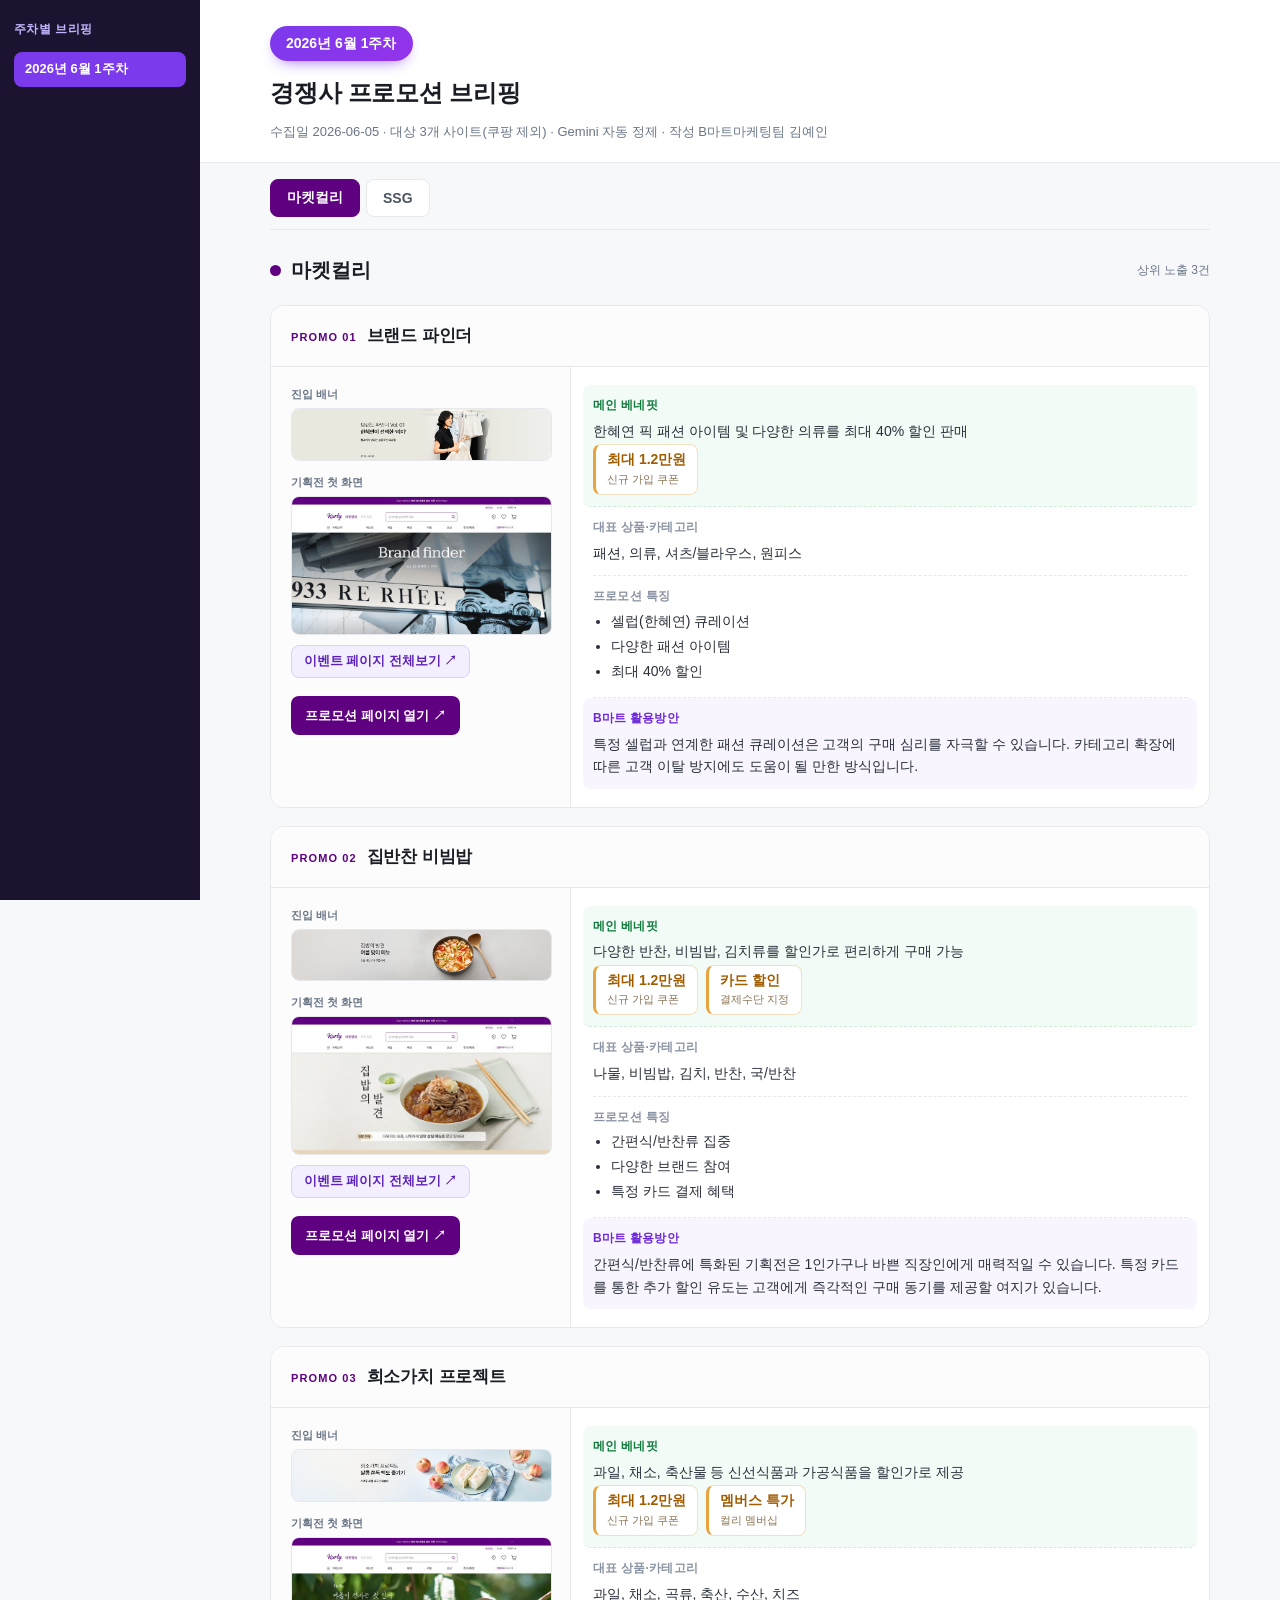
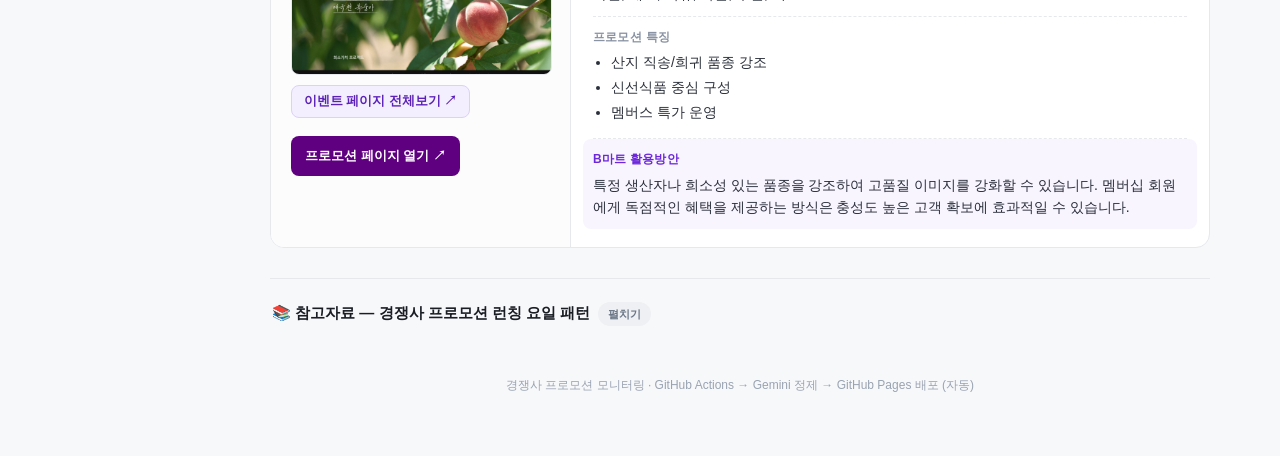
==== pages_archive/index.html @ 83a88d5c "archive: 주차별 리포트 누적 저장" ====
<!DOCTYPE html><html lang="ko"><head><meta charset="utf-8">
<meta name="viewport" content="width=device-width,initial-scale=1">
<title>경쟁사 프로모션 브리핑 — 2026년 6월 1주차</title><style>:root{color-scheme:light;--bg:#f7f8fa;--card:#fff;--ink:#1a1d24;--mut:#697586;--line:#e6e8ec;--ac:#7c3aed}
*{box-sizing:border-box}
body{margin:0;font-family:'Pretendard','Apple SD Gothic Neo','Malgun Gothic',sans-serif;background:var(--bg);color:var(--ink);line-height:1.65;-webkit-font-smoothing:antialiased}
.wrap{max-width:980px;margin:0 auto;padding:0 20px}
.top{background:#fff;border-bottom:1px solid var(--line)}
.top .ey{font-size:11px;letter-spacing:.16em;color:#9aa3b2;font-weight:700;margin:0 0 6px}
.top h1{font-size:24px;font-weight:800;margin:0 0 8px;letter-spacing:-.01em}
.top .meta{font-size:13px;color:var(--mut);padding-bottom:20px}
.top .wrap{padding-top:26px}
/* 탭 */
.tabs{display:flex;gap:6px;flex-wrap:wrap;position:sticky;top:0;background:var(--bg);padding:16px 0 12px;z-index:9;border-bottom:1px solid var(--line);margin-bottom:24px}
.tab{border:1px solid var(--line);background:#fff;border-radius:8px;padding:9px 16px;font-size:14px;font-weight:600;cursor:pointer;color:#4b5563;transition:.12s}
.tab:hover{border-color:var(--ac);color:var(--ac)}
.tab.active{background:var(--ac);border-color:var(--ac);color:#fff}
.panel{display:none}.panel.active{display:block}
.shead{display:flex;align-items:center;gap:10px;margin:0 0 18px;flex-wrap:wrap}
.shead .dot{width:11px;height:11px;border-radius:50%;background:var(--ac)}
.shead h2{font-size:20px;font-weight:800;margin:0}
.tagb{font-size:11.5px;color:var(--ac);border:1px solid var(--ac);padding:3px 10px;border-radius:999px;font-weight:700}
.cnt{font-size:12px;color:var(--mut);margin-left:auto}
/* 프로모션 카드 */
.pc{background:var(--card);border:1px solid var(--line);border-radius:14px;margin-bottom:18px;overflow:hidden}
.pc-head{display:flex;align-items:baseline;gap:10px;padding:16px 20px;border-bottom:1px solid var(--line);background:#fcfcfd}
.pc-head .ix{font-size:11px;font-weight:800;letter-spacing:.1em;color:var(--ac);white-space:nowrap}
.pc-head h3{font-size:17px;font-weight:800;margin:0;letter-spacing:-.01em}
.pc-body{display:grid;grid-template-columns:300px 1fr;gap:0}
.pc-media{padding:18px 18px 18px 20px;border-right:1px solid var(--line);background:#fcfcfd}
.pc-media figure{margin:0 0 12px}
.pc-media figcaption{font-size:11px;font-weight:700;color:var(--mut);margin-bottom:5px}
.pc-media img{width:100%;display:block;border:1px solid var(--line);border-radius:8px}
.open{display:inline-block;margin-top:4px;font-size:13px;font-weight:700;color:#fff;background:var(--ac);padding:9px 14px;border-radius:8px;text-decoration:none}
.open:hover{filter:brightness(.92)}
/* 정보 */
.pc-info{padding:18px 22px}
.pc-info .row{padding:11px 0;border-bottom:1px dashed var(--line)}
.pc-info .row:last-child{border-bottom:0}
.pc-info h4{margin:0 0 4px;font-size:12px;font-weight:800;color:#8a93a3;letter-spacing:.02em}
.pc-info p{margin:0;font-size:14px;color:#2a2f3a;line-height:1.6}
.row.hl-b h4{color:#0f7b3d}.row.hl-b{background:#f2fbf5;margin:0 -10px;padding-left:10px;padding-right:10px;border-radius:8px;border-bottom:1px dashed #cdeed8}
.row.hl-c h4{color:#a15c00}.row.hl-c{background:#fef9f0;margin:0 -10px;padding-left:10px;padding-right:10px;border-radius:8px;border-bottom:1px dashed #f1e0c0}
.row.hl-u h4{color:#6d28d9}.row.hl-u{background:#f8f5ff;margin:0 -10px;padding-left:10px;padding-right:10px;border-radius:8px;border-bottom:0}
/* 참고자료 */
.refsec{margin:30px 0 0;border-top:1px solid var(--line);padding-top:8px}
details.refsec>summary.refsum{cursor:pointer;list-style:none;font-size:15px;font-weight:800;padding:14px 2px;display:flex;align-items:center;gap:8px}
details.refsec>summary.refsum::-webkit-details-marker{display:none}
.refexp{font-size:11px;font-weight:700;color:var(--mut);background:#eef0f3;border-radius:999px;padding:3px 10px}
.refbody{padding:4px 2px 10px}
.refmeta{font-size:11.5px;color:var(--mut)}
.refnote{background:#fff7ed;border:1px solid #fed7aa;color:#9a3412;font-size:12.5px;border-radius:8px;padding:10px 14px;margin:12px 0}
.reftbl{width:100%;border-collapse:collapse;margin:8px 0 16px;font-size:13px;background:#fff;border:1px solid var(--line);border-radius:10px;overflow:hidden}
.reftbl th{background:#f3f4f6;text-align:left;padding:9px 12px;font-size:12px}
.reftbl td{padding:9px 12px;border-top:1px solid var(--line)}
.lv{font-size:11px;font-weight:700;padding:2px 9px;border-radius:999px}
.lv.high{background:#dcfce7;color:#166534}.lv.low{background:#fee2e2;color:#991b1b}
.refgrid{display:grid;grid-template-columns:repeat(3,1fr);gap:12px;margin-bottom:8px}
.refcard{background:#fff;border:1px solid var(--line);border-radius:10px;padding:13px 15px}
.refcard h4{margin:0 0 7px;font-size:13px;font-weight:800}
.refcard p{margin:0;font-size:12.5px;color:#374151;line-height:1.55}
footer{margin:36px 0 60px;font-size:12px;color:#9aa3b2;text-align:center}
@media(max-width:760px){.pc-body{grid-template-columns:1fr}.pc-media{border-right:0;border-bottom:1px solid var(--line)}.refgrid{grid-template-columns:1fr}}
.chips{display:flex;flex-wrap:wrap;gap:8px;margin-top:2px}
.chip{display:inline-flex;flex-direction:column;background:#fff;border:1px solid #f1e0c0;border-left:3px solid #e8a33d;border-radius:8px;padding:6px 11px;min-width:96px}
.chip b{font-size:14px;font-weight:800;color:#a15c00;line-height:1.25}
.chip i{font-size:11px;font-style:normal;color:#8a7355;margin-top:1px}
/* 이미지 호버 '크게 보기' + 라이트박스 */
.pc-media figure.zoom{margin:0 0 12px}
.imgwrap{position:relative;cursor:zoom-in;border:1px solid var(--line);border-radius:8px;overflow:hidden}
.imgwrap img{width:100%;display:block;border:0;border-radius:0}
.zoombadge{position:absolute;inset:0;display:flex;align-items:center;justify-content:center;
  background:rgba(17,20,28,.0);color:#fff;font-size:13px;font-weight:700;opacity:0;transition:.15s;pointer-events:none}
.imgwrap:hover .zoombadge{opacity:1;background:rgba(17,20,28,.45)}
#lightbox{position:fixed;inset:0;background:rgba(0,0,0,.85);z-index:9999;display:none;
  align-items:flex-start;justify-content:center;padding:24px;overflow:auto;cursor:zoom-out}
#lightbox.on{display:flex}
#lightbox img{max-width:96vw;height:auto;border-radius:8px;box-shadow:0 10px 40px rgba(0,0,0,.5)}
#lbclose{position:fixed;top:14px;right:22px;color:#fff;font-size:34px;line-height:1;cursor:pointer;font-weight:300}
/* 좌측 주차 인덱스 + 주차 배지 + 전체보기 버튼 */
.sidenav{position:fixed;top:0;left:0;width:200px;height:100vh;overflow:auto;background:#1c1330;color:#ede9fe;padding:20px 14px}
.sidenav .sn-title{font-size:12px;font-weight:800;letter-spacing:.04em;color:#c4b5fd;margin-bottom:12px}
.sidenav .wk{display:block;font-size:13px;color:#cfc7e6;text-decoration:none;padding:9px 11px;border-radius:8px;margin-bottom:4px;line-height:1.3}
.sidenav .wk:hover{background:rgba(255,255,255,.08)}
.sidenav .wk.cur{background:#7c3aed;color:#fff;font-weight:700}
.sidenav .sn-empty{font-size:12px;color:#8b80b0}
.main{margin-left:200px}
.weekbadge{display:inline-block;background:linear-gradient(135deg,#7c3aed,#9333ea);color:#fff;font-size:14px;font-weight:800;padding:6px 16px;border-radius:999px;margin-bottom:12px;box-shadow:0 6px 16px -8px #7c3aed}
.fullbtn{display:inline-block;margin:-4px 0 14px;font-size:12.5px;font-weight:700;color:#5b21b6;background:#f3effe;border:1px solid #ddd0fb;border-radius:8px;padding:7px 12px;cursor:pointer}
.fullbtn:hover{background:#e9defb}
@media(max-width:860px){.sidenav{position:static;width:auto;height:auto;display:flex;gap:6px;flex-wrap:wrap;padding:12px}.sidenav .sn-title{width:100%}.main{margin-left:0}}
.featul{margin:0;padding-left:18px}
.featul li{font-size:14px;color:#2a2f3a;margin-bottom:4px;line-height:1.5}
.chip i:empty{display:none}</style></head>
<body>
<aside class="sidenav"><div class="sn-title">주차별 브리핑</div><a class="wk cur" href="index.html">2026년 6월 1주차</a></aside>
<div class="main">
<header class="top"><div class="wrap">
<div class="weekbadge">2026년 6월 1주차</div>
<h1>경쟁사 프로모션 브리핑</h1>
<div class="meta">수집일 2026-06-05 · 대상 3개 사이트(쿠팡 제외) · Gemini 자동 정제 · 작성 B마트마케팅팀 김예인</div>
</div></header>
<div class="wrap"><div class="tabs"><button class="tab active" data-t="kurly" style="--ac:#5f0080">마켓컬리</button><button class="tab" data-t="ssg" style="--ac:#cc1717">SSG</button></div><section class="panel active" id="p-kurly" style="--ac:#5f0080"><div class="shead"><span class="dot"></span><h2>마켓컬리</h2><span class="cnt">상위 노출 3건</span></div><article class="pc"><div class="pc-head"><span class="ix">PROMO 01</span><h3>브랜드 파인더</h3></div><div class="pc-body"><div class="pc-media"><figure class="zoom" data-full="img/2026-06-W1/kurly_promo_00_banner.jpg"><figcaption>진입 배너</figcaption><div class="imgwrap"><img loading="lazy" src="img/2026-06-W1/kurly_promo_00_banner.jpg"><span class="zoombadge">🔍 크게 보기</span></div></figure><figure class="zoom" data-full="img/2026-06-W1/kurly_promo_00_full.jpg"><figcaption>기획전 첫 화면</figcaption><div class="imgwrap"><img loading="lazy" src="img/2026-06-W1/kurly_promo_00_top.jpg"><span class="zoombadge">🔍 크게 보기</span></div></figure><button class="fullbtn" data-full="img/2026-06-W1/kurly_promo_00_full.jpg">이벤트 페이지 전체보기 ↗</button><a class="open" href="https://event.kurly.com/lego/event/2026/0529/brandfinder" target="_blank" rel="noopener">프로모션 페이지 열기 ↗</a></div><div class="pc-info"><div class="row hl-b"><h4>메인 베네핏</h4><p>한혜연 픽 패션 아이템 및 다양한 의류를 최대 40% 할인 판매</p><div class="chips"><span class="chip"><b>최대 1.2만원</b><i>신규 가입 쿠폰</i></span></div></div><div class="row "><h4>대표 상품·카테고리</h4><p>패션, 의류, 셔츠/블라우스, 원피스</p></div><div class="row"><h4>프로모션 특징</h4><ul class="featul"><li>셀럽(한혜연) 큐레이션</li><li>다양한 패션 아이템</li><li>최대 40% 할인</li></ul></div><div class="row hl-u"><h4>B마트 활용방안</h4><p>특정 셀럽과 연계한 패션 큐레이션은 고객의 구매 심리를 자극할 수 있습니다. 카테고리 확장에 따른 고객 이탈 방지에도 도움이 될 만한 방식입니다.</p></div></div></div></article><article class="pc"><div class="pc-head"><span class="ix">PROMO 02</span><h3>집반찬 비빔밥</h3></div><div class="pc-body"><div class="pc-media"><figure class="zoom" data-full="img/2026-06-W1/kurly_promo_01_banner.jpg"><figcaption>진입 배너</figcaption><div class="imgwrap"><img loading="lazy" src="img/2026-06-W1/kurly_promo_01_banner.jpg"><span class="zoombadge">🔍 크게 보기</span></div></figure><figure class="zoom" data-full="img/2026-06-W1/kurly_promo_01_full.jpg"><figcaption>기획전 첫 화면</figcaption><div class="imgwrap"><img loading="lazy" src="img/2026-06-W1/kurly_promo_01_top.jpg"><span class="zoombadge">🔍 크게 보기</span></div></figure><button class="fullbtn" data-full="img/2026-06-W1/kurly_promo_01_full.jpg">이벤트 페이지 전체보기 ↗</button><a class="open" href="https://event.kurly.com/lego/event/2026/0601/zipbobb" target="_blank" rel="noopener">프로모션 페이지 열기 ↗</a></div><div class="pc-info"><div class="row hl-b"><h4>메인 베네핏</h4><p>다양한 반찬, 비빔밥, 김치류를 할인가로 편리하게 구매 가능</p><div class="chips"><span class="chip"><b>최대 1.2만원</b><i>신규 가입 쿠폰</i></span><span class="chip"><b>카드 할인</b><i>결제수단 지정</i></span></div></div><div class="row "><h4>대표 상품·카테고리</h4><p>나물, 비빔밥, 김치, 반찬, 국/반찬</p></div><div class="row"><h4>프로모션 특징</h4><ul class="featul"><li>간편식/반찬류 집중</li><li>다양한 브랜드 참여</li><li>특정 카드 결제 혜택</li></ul></div><div class="row hl-u"><h4>B마트 활용방안</h4><p>간편식/반찬류에 특화된 기획전은 1인가구나 바쁜 직장인에게 매력적일 수 있습니다. 특정 카드를 통한 추가 할인 유도는 고객에게 즉각적인 구매 동기를 제공할 여지가 있습니다.</p></div></div></div></article><article class="pc"><div class="pc-head"><span class="ix">PROMO 03</span><h3>희소가치 프로젝트</h3></div><div class="pc-body"><div class="pc-media"><figure class="zoom" data-full="img/2026-06-W1/kurly_promo_02_banner.jpg"><figcaption>진입 배너</figcaption><div class="imgwrap"><img loading="lazy" src="img/2026-06-W1/kurly_promo_02_banner.jpg"><span class="zoombadge">🔍 크게 보기</span></div></figure><figure class="zoom" data-full="img/2026-06-W1/kurly_promo_02_full.jpg"><figcaption>기획전 첫 화면</figcaption><div class="imgwrap"><img loading="lazy" src="img/2026-06-W1/kurly_promo_02_top.jpg"><span class="zoombadge">🔍 크게 보기</span></div></figure><button class="fullbtn" data-full="img/2026-06-W1/kurly_promo_02_full.jpg">이벤트 페이지 전체보기 ↗</button><a class="open" href="https://event.kurly.com/lego/event/2026/0528/valueitem" target="_blank" rel="noopener">프로모션 페이지 열기 ↗</a></div><div class="pc-info"><div class="row hl-b"><h4>메인 베네핏</h4><p>과일, 채소, 축산물 등 신선식품과 가공식품을 할인가로 제공</p><div class="chips"><span class="chip"><b>최대 1.2만원</b><i>신규 가입 쿠폰</i></span><span class="chip"><b>멤버스 특가</b><i>컬리 멤버십</i></span></div></div><div class="row "><h4>대표 상품·카테고리</h4><p>과일, 채소, 곡류, 축산, 수산, 치즈</p></div><div class="row"><h4>프로모션 특징</h4><ul class="featul"><li>산지 직송/희귀 품종 강조</li><li>신선식품 중심 구성</li><li>멤버스 특가 운영</li></ul></div><div class="row hl-u"><h4>B마트 활용방안</h4><p>특정 생산자나 희소성 있는 품종을 강조하여 고품질 이미지를 강화할 수 있습니다. 멤버십 회원에게 독점적인 혜택을 제공하는 방식은 충성도 높은 고객 확보에 효과적일 수 있습니다.</p></div></div></div></article></section><section class="panel" id="p-ssg" style="--ac:#cc1717"><div class="shead"><span class="dot"></span><h2>SSG</h2><span class="cnt">상위 노출 2건</span></div><article class="pc"><div class="pc-head"><span class="ix">PROMO 01</span><h3>고래잇페스타</h3></div><div class="pc-body"><div class="pc-media"><figure class="zoom" data-full="img/2026-06-W1/ssg_promo_01_banner.jpg"><figcaption>진입 배너</figcaption><div class="imgwrap"><img loading="lazy" src="img/2026-06-W1/ssg_promo_01_banner.jpg"><span class="zoombadge">🔍 크게 보기</span></div></figure><figure class="zoom" data-full="img/2026-06-W1/ssg_promo_01_full.jpg"><figcaption>기획전 첫 화면</figcaption><div class="imgwrap"><img loading="lazy" src="img/2026-06-W1/ssg_promo_01_top.jpg"><span class="zoombadge">🔍 크게 보기</span></div></figure><button class="fullbtn" data-full="img/2026-06-W1/ssg_promo_01_full.jpg">이벤트 페이지 전체보기 ↗</button><a class="open" href="https://www.ssg.com/plan/planShop.ssg?dispCmptId=6000131503" target="_blank" rel="noopener">프로모션 페이지 열기 ↗</a></div><div class="pc-info"><div class="row hl-b"><h4>메인 베네핏</h4><p>신선 먹거리, 간편식, 생필품을 최대 50% 할인 및 1+1 증정</p><div class="chips"><span class="chip"><b>최대 50%</b><i>상품 할인</i></span><span class="chip"><b>1+1 증정</b><i>일부 품목</i></span><span class="chip"><b>무료배송</b><i>4만원 이상 구매시</i></span></div></div><div class="row "><h4>대표 상품·카테고리</h4><p>신선식품, 간편식, 생필품, 축산, 과일, 채소</p></div><div class="row"><h4>프로모션 특징</h4><ul class="featul"><li>대규모 할인 행사</li><li>신선/간편식/생필품 전방위</li><li>1+1 증정 품목 다수</li></ul></div><div class="row hl-u"><h4>B마트 활용방안</h4><p>초여름 시즌 대규모 할인은 고객의 즉각적인 구매를 유도하기에 좋습니다. 신선식품, 간편식, 생필품을 아우르는 구성은 장바구니 규모를 확대하는 데 기여할 수 있습니다.</p></div></div></div></article><article class="pc"><div class="pc-head"><span class="ix">PROMO 02</span><h3>쓱닷컴 썸머 페스티벌 1탄</h3></div><div class="pc-body"><div class="pc-media"><figure class="zoom" data-full="img/2026-06-W1/ssg_promo_02_banner.jpg"><figcaption>진입 배너</figcaption><div class="imgwrap"><img loading="lazy" src="img/2026-06-W1/ssg_promo_02_banner.jpg"><span class="zoombadge">🔍 크게 보기</span></div></figure><figure class="zoom" data-full="img/2026-06-W1/ssg_promo_02_full.jpg"><figcaption>기획전 첫 화면</figcaption><div class="imgwrap"><img loading="lazy" src="img/2026-06-W1/ssg_promo_02_top.jpg"><span class="zoombadge">🔍 크게 보기</span></div></figure><button class="fullbtn" data-full="img/2026-06-W1/ssg_promo_02_full.jpg">이벤트 페이지 전체보기 ↗</button><a class="open" href="https://event.ssg.com/eventDetail.ssg?nevntId=1000000022767" target="_blank" rel="noopener">프로모션 페이지 열기 ↗</a></div><div class="pc-info"><div class="row hl-b"><h4>메인 베네핏</h4><p>매일 쓱머니 당첨 기회와 다양한 카드 할인, 클리어런스 특가 제공</p><div class="chips"><span class="chip"><b>최대 3만원</b><i>쓱머니 당첨(매일)</i></span><span class="chip"><b>8% 청구할인</b><i>삼성카드 (5만원↑)</i></span><span class="chip"><b>5% 즉시할인</b><i>BC카드 (7만원↑)</i></span></div></div><div class="row "><h4>대표 상품·카테고리</h4><p>가전, 가구, 패션, 리빙, 식품</p></div><div class="row"><h4>프로모션 특징</h4><ul class="featul"><li>매일 참여형 쓱머니 이벤트</li><li>다양한 카드사 할인 연계</li><li>브랜드 클리어런스 특가</li></ul></div><div class="row hl-u"><h4>B마트 활용방안</h4><p>매일 참여 가능한 게임형 이벤트는 고객의 재방문을 유도하고 앱 사용률을 높일 수 있습니다. 여러 카드사와 제휴하여 할인을 제공하는 방식은 고객의 결제 편의성을 높여줄 수 있습니다.</p></div></div></div></article></section><details class="refsec">
<summary class="refsum">📚 참고자료 — 경쟁사 프로모션 런칭 요일 패턴 <span class="refexp">펼치기</span></summary>
<div class="refbody">
<div class="refmeta">딥 리서치(웹·보도자료 15개 출처, 3중 교차검증) · 2026-06-02 · B마트마케팅팀 김예인</div>
<div class="refnote">⚠️ 2년 전수조사가 아닌 웹 노출 사례(2024~2026 초) 기반. 표본이 적어 패턴 단정 시 주의.</div>
<table class="reftbl">
<thead><tr><th>플랫폼</th><th>주요 패턴</th><th>신뢰도</th></tr></thead>
<tbody>
<tr><td>마켓컬리</td><td>요일 고정 없음 — 월 단위 기획(종료일 기준 역산 추정)</td><td><span class="lv low">낮음</span></td></tr>
<tr><td>SSG닷컴</td><td><b>목~금 런칭, 일요일 마감</b> — 주말 2회 포함 설계</td><td><span class="lv high">높음</span></td></tr>
<tr><td>네이버 컬리N마트</td><td><b>월~화 초반부 런칭</b> 경향</td><td><span class="lv low">낮음</span></td></tr>
</tbody></table>
<div class="refgrid">
<div class="refcard"><h4>마켓컬리</h4><p>원더컬리(월간 정기)는 <b>시작 요일 고정 없음</b>, 종료일(월말) 역산 구조 추정. 벌쓰위크 등 기념행사는 별도 일정(예: 2025.5.19 월요일 시작).</p></div>
<div class="refcard"><h4>SSG닷컴</h4><p>쓱데이: 2024 <b>11/1(금)~11/10(일)</b>, 2025 <b>10/30(목)~11/9(일)</b>. 목~금 런칭→일요일 마감, 주말 2회 포함. 이마트 에브리데이 전단도 목요일 시작. 모니터링 적기: 10월 말 목~금.</p></div>
<div class="refcard"><h4>네이버 컬리N마트</h4><p>그랜드오프닝 2025.9.15(월), 네이버플러스 기획전 2026.1.6(화). 월~화 초반 런칭 경향이나 사례 2건으로 단정 불가. 타임딜 매일 12·14·16시 3회 구조.</p></div>
</div>
</div>
</details>

<footer>경쟁사 프로모션 모니터링 · GitHub Actions → Gemini 정제 → GitHub Pages 배포 (자동)</footer>
</div></div>
<script>
document.querySelectorAll(".tab").forEach(function(b){b.addEventListener("click",function(){
document.querySelectorAll(".tab").forEach(x=>x.classList.remove("active"));
document.querySelectorAll(".panel").forEach(x=>x.classList.remove("active"));
b.classList.add("active");document.getElementById("p-"+b.dataset.t).classList.add("active");
window.scrollTo({top:0,behavior:"smooth"});});});
(function(){var lb=document.createElement("div");lb.id="lightbox";
lb.innerHTML='<span id="lbclose">&times;</span><img id="lbimg">';
document.body.appendChild(lb);var lbimg=lb.querySelector("#lbimg");
function open(src){if(!src)return;lbimg.src=src;lb.classList.add("on");}
document.querySelectorAll(".zoom").forEach(function(f){f.addEventListener("click",function(){open(f.getAttribute("data-full"));});});
document.querySelectorAll(".fullbtn").forEach(function(b){b.addEventListener("click",function(e){e.stopPropagation();open(b.getAttribute("data-full"));});});
lb.addEventListener("click",function(){lb.classList.remove("on");lbimg.src="";});})();
</script></body></html>
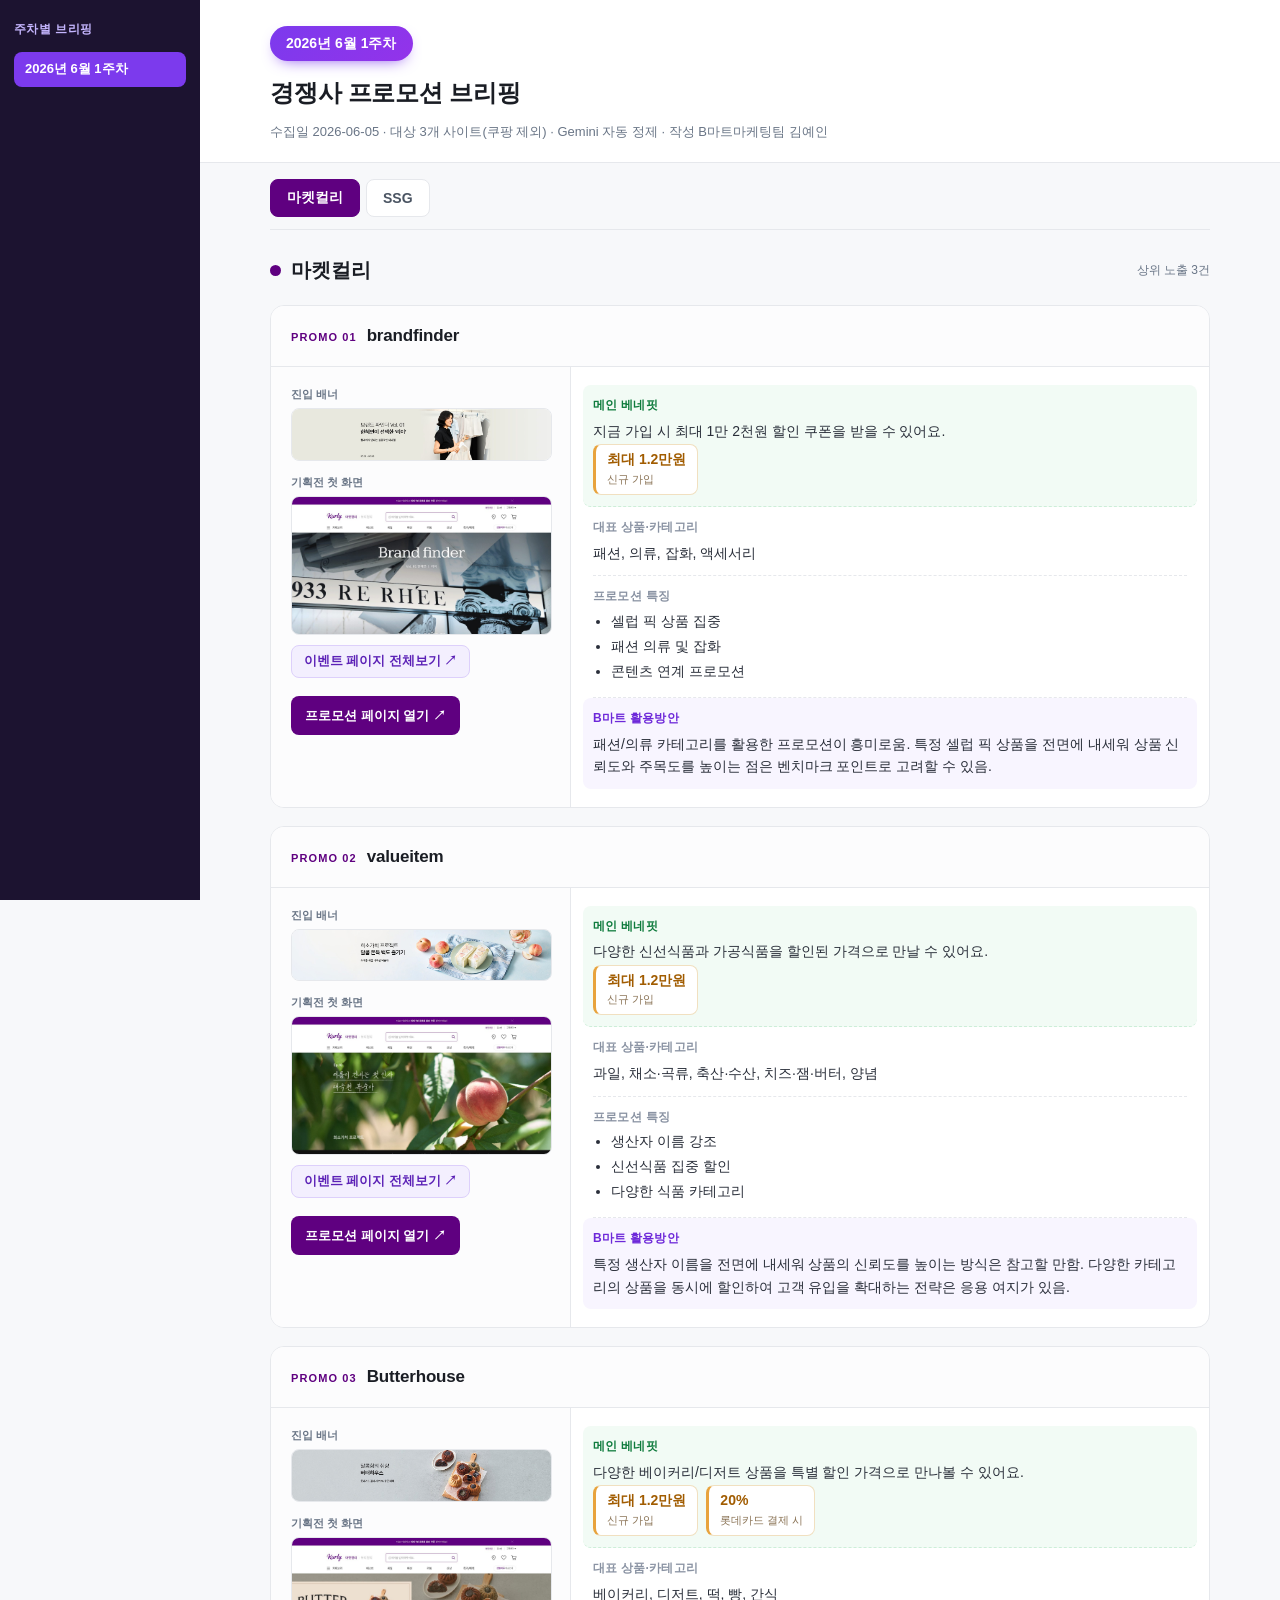
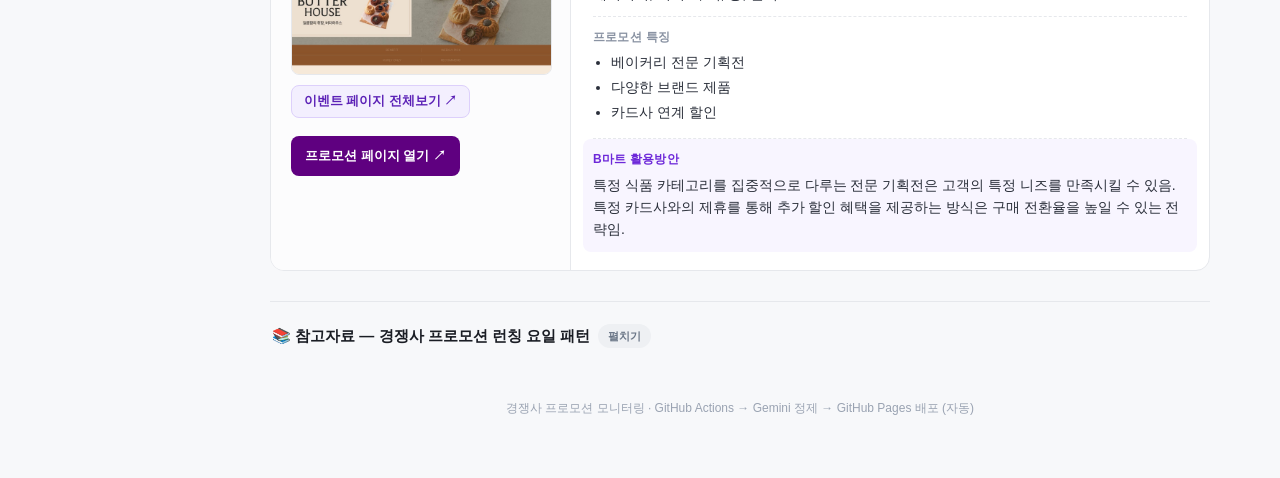
==== commit 9912a76d: "archive: 주차별 리포트 누적 저장" ====
--- a/pages_archive/index.html
+++ b/pages_archive/index.html
@@ -99,7 +99,7 @@
 <h1>경쟁사 프로모션 브리핑</h1>
 <div class="meta">수집일 2026-06-05 · 대상 3개 사이트(쿠팡 제외) · Gemini 자동 정제 · 작성 B마트마케팅팀 김예인</div>
 </div></header>
-<div class="wrap"><div class="tabs"><button class="tab active" data-t="kurly" style="--ac:#5f0080">마켓컬리</button><button class="tab" data-t="ssg" style="--ac:#cc1717">SSG</button></div><section class="panel active" id="p-kurly" style="--ac:#5f0080"><div class="shead"><span class="dot"></span><h2>마켓컬리</h2><span class="cnt">상위 노출 3건</span></div><article class="pc"><div class="pc-head"><span class="ix">PROMO 01</span><h3>브랜드 파인더</h3></div><div class="pc-body"><div class="pc-media"><figure class="zoom" data-full="img/2026-06-W1/kurly_promo_00_banner.jpg"><figcaption>진입 배너</figcaption><div class="imgwrap"><img loading="lazy" src="img/2026-06-W1/kurly_promo_00_banner.jpg"><span class="zoombadge">🔍 크게 보기</span></div></figure><figure class="zoom" data-full="img/2026-06-W1/kurly_promo_00_full.jpg"><figcaption>기획전 첫 화면</figcaption><div class="imgwrap"><img loading="lazy" src="img/2026-06-W1/kurly_promo_00_top.jpg"><span class="zoombadge">🔍 크게 보기</span></div></figure><button class="fullbtn" data-full="img/2026-06-W1/kurly_promo_00_full.jpg">이벤트 페이지 전체보기 ↗</button><a class="open" href="https://event.kurly.com/lego/event/2026/0529/brandfinder" target="_blank" rel="noopener">프로모션 페이지 열기 ↗</a></div><div class="pc-info"><div class="row hl-b"><h4>메인 베네핏</h4><p>한혜연 픽 패션 아이템 및 다양한 의류를 최대 40% 할인 판매</p><div class="chips"><span class="chip"><b>최대 1.2만원</b><i>신규 가입 쿠폰</i></span></div></div><div class="row "><h4>대표 상품·카테고리</h4><p>패션, 의류, 셔츠/블라우스, 원피스</p></div><div class="row"><h4>프로모션 특징</h4><ul class="featul"><li>셀럽(한혜연) 큐레이션</li><li>다양한 패션 아이템</li><li>최대 40% 할인</li></ul></div><div class="row hl-u"><h4>B마트 활용방안</h4><p>특정 셀럽과 연계한 패션 큐레이션은 고객의 구매 심리를 자극할 수 있습니다. 카테고리 확장에 따른 고객 이탈 방지에도 도움이 될 만한 방식입니다.</p></div></div></div></article><article class="pc"><div class="pc-head"><span class="ix">PROMO 02</span><h3>집반찬 비빔밥</h3></div><div class="pc-body"><div class="pc-media"><figure class="zoom" data-full="img/2026-06-W1/kurly_promo_01_banner.jpg"><figcaption>진입 배너</figcaption><div class="imgwrap"><img loading="lazy" src="img/2026-06-W1/kurly_promo_01_banner.jpg"><span class="zoombadge">🔍 크게 보기</span></div></figure><figure class="zoom" data-full="img/2026-06-W1/kurly_promo_01_full.jpg"><figcaption>기획전 첫 화면</figcaption><div class="imgwrap"><img loading="lazy" src="img/2026-06-W1/kurly_promo_01_top.jpg"><span class="zoombadge">🔍 크게 보기</span></div></figure><button class="fullbtn" data-full="img/2026-06-W1/kurly_promo_01_full.jpg">이벤트 페이지 전체보기 ↗</button><a class="open" href="https://event.kurly.com/lego/event/2026/0601/zipbobb" target="_blank" rel="noopener">프로모션 페이지 열기 ↗</a></div><div class="pc-info"><div class="row hl-b"><h4>메인 베네핏</h4><p>다양한 반찬, 비빔밥, 김치류를 할인가로 편리하게 구매 가능</p><div class="chips"><span class="chip"><b>최대 1.2만원</b><i>신규 가입 쿠폰</i></span><span class="chip"><b>카드 할인</b><i>결제수단 지정</i></span></div></div><div class="row "><h4>대표 상품·카테고리</h4><p>나물, 비빔밥, 김치, 반찬, 국/반찬</p></div><div class="row"><h4>프로모션 특징</h4><ul class="featul"><li>간편식/반찬류 집중</li><li>다양한 브랜드 참여</li><li>특정 카드 결제 혜택</li></ul></div><div class="row hl-u"><h4>B마트 활용방안</h4><p>간편식/반찬류에 특화된 기획전은 1인가구나 바쁜 직장인에게 매력적일 수 있습니다. 특정 카드를 통한 추가 할인 유도는 고객에게 즉각적인 구매 동기를 제공할 여지가 있습니다.</p></div></div></div></article><article class="pc"><div class="pc-head"><span class="ix">PROMO 03</span><h3>희소가치 프로젝트</h3></div><div class="pc-body"><div class="pc-media"><figure class="zoom" data-full="img/2026-06-W1/kurly_promo_02_banner.jpg"><figcaption>진입 배너</figcaption><div class="imgwrap"><img loading="lazy" src="img/2026-06-W1/kurly_promo_02_banner.jpg"><span class="zoombadge">🔍 크게 보기</span></div></figure><figure class="zoom" data-full="img/2026-06-W1/kurly_promo_02_full.jpg"><figcaption>기획전 첫 화면</figcaption><div class="imgwrap"><img loading="lazy" src="img/2026-06-W1/kurly_promo_02_top.jpg"><span class="zoombadge">🔍 크게 보기</span></div></figure><button class="fullbtn" data-full="img/2026-06-W1/kurly_promo_02_full.jpg">이벤트 페이지 전체보기 ↗</button><a class="open" href="https://event.kurly.com/lego/event/2026/0528/valueitem" target="_blank" rel="noopener">프로모션 페이지 열기 ↗</a></div><div class="pc-info"><div class="row hl-b"><h4>메인 베네핏</h4><p>과일, 채소, 축산물 등 신선식품과 가공식품을 할인가로 제공</p><div class="chips"><span class="chip"><b>최대 1.2만원</b><i>신규 가입 쿠폰</i></span><span class="chip"><b>멤버스 특가</b><i>컬리 멤버십</i></span></div></div><div class="row "><h4>대표 상품·카테고리</h4><p>과일, 채소, 곡류, 축산, 수산, 치즈</p></div><div class="row"><h4>프로모션 특징</h4><ul class="featul"><li>산지 직송/희귀 품종 강조</li><li>신선식품 중심 구성</li><li>멤버스 특가 운영</li></ul></div><div class="row hl-u"><h4>B마트 활용방안</h4><p>특정 생산자나 희소성 있는 품종을 강조하여 고품질 이미지를 강화할 수 있습니다. 멤버십 회원에게 독점적인 혜택을 제공하는 방식은 충성도 높은 고객 확보에 효과적일 수 있습니다.</p></div></div></div></article></section><section class="panel" id="p-ssg" style="--ac:#cc1717"><div class="shead"><span class="dot"></span><h2>SSG</h2><span class="cnt">상위 노출 2건</span></div><article class="pc"><div class="pc-head"><span class="ix">PROMO 01</span><h3>고래잇페스타</h3></div><div class="pc-body"><div class="pc-media"><figure class="zoom" data-full="img/2026-06-W1/ssg_promo_01_banner.jpg"><figcaption>진입 배너</figcaption><div class="imgwrap"><img loading="lazy" src="img/2026-06-W1/ssg_promo_01_banner.jpg"><span class="zoombadge">🔍 크게 보기</span></div></figure><figure class="zoom" data-full="img/2026-06-W1/ssg_promo_01_full.jpg"><figcaption>기획전 첫 화면</figcaption><div class="imgwrap"><img loading="lazy" src="img/2026-06-W1/ssg_promo_01_top.jpg"><span class="zoombadge">🔍 크게 보기</span></div></figure><button class="fullbtn" data-full="img/2026-06-W1/ssg_promo_01_full.jpg">이벤트 페이지 전체보기 ↗</button><a class="open" href="https://www.ssg.com/plan/planShop.ssg?dispCmptId=6000131503" target="_blank" rel="noopener">프로모션 페이지 열기 ↗</a></div><div class="pc-info"><div class="row hl-b"><h4>메인 베네핏</h4><p>신선 먹거리, 간편식, 생필품을 최대 50% 할인 및 1+1 증정</p><div class="chips"><span class="chip"><b>최대 50%</b><i>상품 할인</i></span><span class="chip"><b>1+1 증정</b><i>일부 품목</i></span><span class="chip"><b>무료배송</b><i>4만원 이상 구매시</i></span></div></div><div class="row "><h4>대표 상품·카테고리</h4><p>신선식품, 간편식, 생필품, 축산, 과일, 채소</p></div><div class="row"><h4>프로모션 특징</h4><ul class="featul"><li>대규모 할인 행사</li><li>신선/간편식/생필품 전방위</li><li>1+1 증정 품목 다수</li></ul></div><div class="row hl-u"><h4>B마트 활용방안</h4><p>초여름 시즌 대규모 할인은 고객의 즉각적인 구매를 유도하기에 좋습니다. 신선식품, 간편식, 생필품을 아우르는 구성은 장바구니 규모를 확대하는 데 기여할 수 있습니다.</p></div></div></div></article><article class="pc"><div class="pc-head"><span class="ix">PROMO 02</span><h3>쓱닷컴 썸머 페스티벌 1탄</h3></div><div class="pc-body"><div class="pc-media"><figure class="zoom" data-full="img/2026-06-W1/ssg_promo_02_banner.jpg"><figcaption>진입 배너</figcaption><div class="imgwrap"><img loading="lazy" src="img/2026-06-W1/ssg_promo_02_banner.jpg"><span class="zoombadge">🔍 크게 보기</span></div></figure><figure class="zoom" data-full="img/2026-06-W1/ssg_promo_02_full.jpg"><figcaption>기획전 첫 화면</figcaption><div class="imgwrap"><img loading="lazy" src="img/2026-06-W1/ssg_promo_02_top.jpg"><span class="zoombadge">🔍 크게 보기</span></div></figure><button class="fullbtn" data-full="img/2026-06-W1/ssg_promo_02_full.jpg">이벤트 페이지 전체보기 ↗</button><a class="open" href="https://event.ssg.com/eventDetail.ssg?nevntId=1000000022767" target="_blank" rel="noopener">프로모션 페이지 열기 ↗</a></div><div class="pc-info"><div class="row hl-b"><h4>메인 베네핏</h4><p>매일 쓱머니 당첨 기회와 다양한 카드 할인, 클리어런스 특가 제공</p><div class="chips"><span class="chip"><b>최대 3만원</b><i>쓱머니 당첨(매일)</i></span><span class="chip"><b>8% 청구할인</b><i>삼성카드 (5만원↑)</i></span><span class="chip"><b>5% 즉시할인</b><i>BC카드 (7만원↑)</i></span></div></div><div class="row "><h4>대표 상품·카테고리</h4><p>가전, 가구, 패션, 리빙, 식품</p></div><div class="row"><h4>프로모션 특징</h4><ul class="featul"><li>매일 참여형 쓱머니 이벤트</li><li>다양한 카드사 할인 연계</li><li>브랜드 클리어런스 특가</li></ul></div><div class="row hl-u"><h4>B마트 활용방안</h4><p>매일 참여 가능한 게임형 이벤트는 고객의 재방문을 유도하고 앱 사용률을 높일 수 있습니다. 여러 카드사와 제휴하여 할인을 제공하는 방식은 고객의 결제 편의성을 높여줄 수 있습니다.</p></div></div></div></article></section><details class="refsec">
+<div class="wrap"><div class="tabs"><button class="tab active" data-t="kurly" style="--ac:#5f0080">마켓컬리</button><button class="tab" data-t="ssg" style="--ac:#cc1717">SSG</button></div><section class="panel active" id="p-kurly" style="--ac:#5f0080"><div class="shead"><span class="dot"></span><h2>마켓컬리</h2><span class="cnt">상위 노출 3건</span></div><article class="pc"><div class="pc-head"><span class="ix">PROMO 01</span><h3>brandfinder</h3></div><div class="pc-body"><div class="pc-media"><figure class="zoom" data-full="img/2026-06-W1/kurly_promo_00_banner.jpg"><figcaption>진입 배너</figcaption><div class="imgwrap"><img loading="lazy" src="img/2026-06-W1/kurly_promo_00_banner.jpg"><span class="zoombadge">🔍 크게 보기</span></div></figure><figure class="zoom" data-full="img/2026-06-W1/kurly_promo_00_full.jpg"><figcaption>기획전 첫 화면</figcaption><div class="imgwrap"><img loading="lazy" src="img/2026-06-W1/kurly_promo_00_top.jpg"><span class="zoombadge">🔍 크게 보기</span></div></figure><button class="fullbtn" data-full="img/2026-06-W1/kurly_promo_00_full.jpg">이벤트 페이지 전체보기 ↗</button><a class="open" href="https://event.kurly.com/lego/event/2026/0529/brandfinder" target="_blank" rel="noopener">프로모션 페이지 열기 ↗</a></div><div class="pc-info"><div class="row hl-b"><h4>메인 베네핏</h4><p>지금 가입 시 최대 1만 2천원 할인 쿠폰을 받을 수 있어요.</p><div class="chips"><span class="chip"><b>최대 1.2만원</b><i>신규 가입</i></span></div></div><div class="row "><h4>대표 상품·카테고리</h4><p>패션, 의류, 잡화, 액세서리</p></div><div class="row"><h4>프로모션 특징</h4><ul class="featul"><li>셀럽 픽 상품 집중</li><li>패션 의류 및 잡화</li><li>콘텐츠 연계 프로모션</li></ul></div><div class="row hl-u"><h4>B마트 활용방안</h4><p>패션/의류 카테고리를 활용한 프로모션이 흥미로움. 특정 셀럽 픽 상품을 전면에 내세워 상품 신뢰도와 주목도를 높이는 점은 벤치마크 포인트로 고려할 수 있음.</p></div></div></div></article><article class="pc"><div class="pc-head"><span class="ix">PROMO 02</span><h3>valueitem</h3></div><div class="pc-body"><div class="pc-media"><figure class="zoom" data-full="img/2026-06-W1/kurly_promo_01_banner.jpg"><figcaption>진입 배너</figcaption><div class="imgwrap"><img loading="lazy" src="img/2026-06-W1/kurly_promo_01_banner.jpg"><span class="zoombadge">🔍 크게 보기</span></div></figure><figure class="zoom" data-full="img/2026-06-W1/kurly_promo_01_full.jpg"><figcaption>기획전 첫 화면</figcaption><div class="imgwrap"><img loading="lazy" src="img/2026-06-W1/kurly_promo_01_top.jpg"><span class="zoombadge">🔍 크게 보기</span></div></figure><button class="fullbtn" data-full="img/2026-06-W1/kurly_promo_01_full.jpg">이벤트 페이지 전체보기 ↗</button><a class="open" href="https://event.kurly.com/lego/event/2026/0528/valueitem" target="_blank" rel="noopener">프로모션 페이지 열기 ↗</a></div><div class="pc-info"><div class="row hl-b"><h4>메인 베네핏</h4><p>다양한 신선식품과 가공식품을 할인된 가격으로 만날 수 있어요.</p><div class="chips"><span class="chip"><b>최대 1.2만원</b><i>신규 가입</i></span></div></div><div class="row "><h4>대표 상품·카테고리</h4><p>과일, 채소·곡류, 축산·수산, 치즈·잼·버터, 양념</p></div><div class="row"><h4>프로모션 특징</h4><ul class="featul"><li>생산자 이름 강조</li><li>신선식품 집중 할인</li><li>다양한 식품 카테고리</li></ul></div><div class="row hl-u"><h4>B마트 활용방안</h4><p>특정 생산자 이름을 전면에 내세워 상품의 신뢰도를 높이는 방식은 참고할 만함. 다양한 카테고리의 상품을 동시에 할인하여 고객 유입을 확대하는 전략은 응용 여지가 있음.</p></div></div></div></article><article class="pc"><div class="pc-head"><span class="ix">PROMO 03</span><h3>Butterhouse</h3></div><div class="pc-body"><div class="pc-media"><figure class="zoom" data-full="img/2026-06-W1/kurly_promo_02_banner.jpg"><figcaption>진입 배너</figcaption><div class="imgwrap"><img loading="lazy" src="img/2026-06-W1/kurly_promo_02_banner.jpg"><span class="zoombadge">🔍 크게 보기</span></div></figure><figure class="zoom" data-full="img/2026-06-W1/kurly_promo_02_full.jpg"><figcaption>기획전 첫 화면</figcaption><div class="imgwrap"><img loading="lazy" src="img/2026-06-W1/kurly_promo_02_top.jpg"><span class="zoombadge">🔍 크게 보기</span></div></figure><button class="fullbtn" data-full="img/2026-06-W1/kurly_promo_02_full.jpg">이벤트 페이지 전체보기 ↗</button><a class="open" href="https://event.kurly.com/lego/event/2027/0108/Butterhouse" target="_blank" rel="noopener">프로모션 페이지 열기 ↗</a></div><div class="pc-info"><div class="row hl-b"><h4>메인 베네핏</h4><p>다양한 베이커리/디저트 상품을 특별 할인 가격으로 만나볼 수 있어요.</p><div class="chips"><span class="chip"><b>최대 1.2만원</b><i>신규 가입</i></span><span class="chip"><b>20%</b><i>롯데카드 결제 시</i></span></div></div><div class="row "><h4>대표 상품·카테고리</h4><p>베이커리, 디저트, 떡, 빵, 간식</p></div><div class="row"><h4>프로모션 특징</h4><ul class="featul"><li>베이커리 전문 기획전</li><li>다양한 브랜드 제품</li><li>카드사 연계 할인</li></ul></div><div class="row hl-u"><h4>B마트 활용방안</h4><p>특정 식품 카테고리를 집중적으로 다루는 전문 기획전은 고객의 특정 니즈를 만족시킬 수 있음. 특정 카드사와의 제휴를 통해 추가 할인 혜택을 제공하는 방식은 구매 전환율을 높일 수 있는 전략임.</p></div></div></div></article></section><section class="panel" id="p-ssg" style="--ac:#cc1717"><div class="shead"><span class="dot"></span><h2>SSG</h2><span class="cnt">상위 노출 3건</span></div><article class="pc"><div class="pc-head"><span class="ix">PROMO 01</span><h3>고래잇페스타</h3></div><div class="pc-body"><div class="pc-media"><figure class="zoom" data-full="img/2026-06-W1/ssg_promo_00_banner.jpg"><figcaption>진입 배너</figcaption><div class="imgwrap"><img loading="lazy" src="img/2026-06-W1/ssg_promo_00_banner.jpg"><span class="zoombadge">🔍 크게 보기</span></div></figure><figure class="zoom" data-full="img/2026-06-W1/ssg_promo_00_full.jpg"><figcaption>기획전 첫 화면</figcaption><div class="imgwrap"><img loading="lazy" src="img/2026-06-W1/ssg_promo_00_top.jpg"><span class="zoombadge">🔍 크게 보기</span></div></figure><button class="fullbtn" data-full="img/2026-06-W1/ssg_promo_00_full.jpg">이벤트 페이지 전체보기 ↗</button><a class="open" href="https://www.ssg.com/plan/planShop.ssg?dispCmptId=6000131503" target="_blank" rel="noopener">프로모션 페이지 열기 ↗</a></div><div class="pc-info"><div class="row hl-b"><h4>메인 베네핏</h4><p>신선식품, 간편식, 생필품을 최대 50% 할인 및 1+1 혜택으로 만날 수 있어요.</p><div class="chips"><span class="chip"><b>최대 50%</b><i>다양한 상품 할인</i></span><span class="chip"><b>하나 더</b><i>1+1 증정</i></span><span class="chip"><b>무료배송</b><i>4만원 이상 구매 시</i></span></div></div><div class="row "><h4>대표 상품·카테고리</h4><p>신선식품, 간편식, 생필품, 축산·수산, 채소·과일</p></div><div class="row"><h4>프로모션 특징</h4><ul class="featul"><li>최대 50% 할인</li><li>1+1 증정 행사</li><li>주간 전단 연계</li></ul></div><div class="row hl-u"><h4>B마트 활용방안</h4><p>&#x27;고래잇페스타&#x27;처럼 고유 명칭을 사용해 인지도를 높이는 점이 인상적임. 핵심 카테고리를 아우르며 최대 할인율을 적용하는 방식은 B마트의 핵심 상품군 강화에 참고할 만함.</p></div></div></div></article><article class="pc"><div class="pc-head"><span class="ix">PROMO 02</span><h3>쓱닷컴 썸머 페스티벌1</h3></div><div class="pc-body"><div class="pc-media"><figure class="zoom" data-full="img/2026-06-W1/ssg_promo_01_banner.jpg"><figcaption>진입 배너</figcaption><div class="imgwrap"><img loading="lazy" src="img/2026-06-W1/ssg_promo_01_banner.jpg"><span class="zoombadge">🔍 크게 보기</span></div></figure><figure class="zoom" data-full="img/2026-06-W1/ssg_promo_01_full.jpg"><figcaption>기획전 첫 화면</figcaption><div class="imgwrap"><img loading="lazy" src="img/2026-06-W1/ssg_promo_01_top.jpg"><span class="zoombadge">🔍 크게 보기</span></div></figure><button class="fullbtn" data-full="img/2026-06-W1/ssg_promo_01_full.jpg">이벤트 페이지 전체보기 ↗</button><a class="open" href="https://event.ssg.com/eventDetail.ssg?nevntId=1000000022767" target="_blank" rel="noopener">프로모션 페이지 열기 ↗</a></div><div class="pc-info"><div class="row hl-b"><h4>메인 베네핏</h4><p>매일 쓱머니 당첨 기회와 카드사 청구할인, 클리어런스 특가 상품을 제공해요.</p><div class="chips"><span class="chip"><b>최대 3만원</b><i>SSG머니 당첨</i></span><span class="chip"><b>8%</b><i>삼성카드 청구할인</i></span><span class="chip"><b>5%</b><i>BC카드 즉시할인</i></span></div></div><div class="row "><h4>대표 상품·카테고리</h4><p>가전, 디지털, 리빙, 패션, 스포츠</p></div><div class="row"><h4>프로모션 특징</h4><ul class="featul"><li>매일 쓱머니 당첨</li><li>썸머 클리어런스 특가</li><li>카드사 연계 할인</li></ul></div><div class="row hl-u"><h4>B마트 활용방안</h4><p>매일 참여 가능한 쓱머니 이벤트는 고객의 반복적인 앱 방문을 유도할 수 있음. 고가 제품군을 포함한 특가 구성을 통해 다양한 고객층을 공략하는 점은 참고할 만함.</p></div></div></div></article><article class="pc"><div class="pc-head"><span class="ix">PROMO 03</span><h3>쓱닷컴 썸머페 장보기</h3></div><div class="pc-body"><div class="pc-media"><figure class="zoom" data-full="img/2026-06-W1/ssg_promo_02_banner.jpg"><figcaption>진입 배너</figcaption><div class="imgwrap"><img loading="lazy" src="img/2026-06-W1/ssg_promo_02_banner.jpg"><span class="zoombadge">🔍 크게 보기</span></div></figure><figure class="zoom" data-full="img/2026-06-W1/ssg_promo_02_full.jpg"><figcaption>기획전 첫 화면</figcaption><div class="imgwrap"><img loading="lazy" src="img/2026-06-W1/ssg_promo_02_top.jpg"><span class="zoombadge">🔍 크게 보기</span></div></figure><button class="fullbtn" data-full="img/2026-06-W1/ssg_promo_02_full.jpg">이벤트 페이지 전체보기 ↗</button><a class="open" href="https://event.ssg.com/eventDetail.ssg?nevntId=1000000022793" target="_blank" rel="noopener">프로모션 페이지 열기 ↗</a></div><div class="pc-info"><div class="row hl-b"><h4>메인 베네핏</h4><p>전국택배 10% 쿠폰과 쓱배송 할인 상품으로 장보기를 저렴하게 할 수 있어요.</p><div class="chips"><span class="chip"><b>10%</b><i>전국택배 쿠폰</i></span><span class="chip"><b>5%</b><i>BC카드 즉시할인</i></span></div></div><div class="row "><h4>대표 상품·카테고리</h4><p>가공식품, 건강식품, 신선식품, 생활용품</p></div><div class="row"><h4>프로모션 특징</h4><ul class="featul"><li>전국 택배 전용 쿠폰</li><li>쓱배송 상품 할인</li><li>ID당 쿠폰 2장 지급</li></ul></div><div class="row hl-u"><h4>B마트 활용방안</h4><p>전국 택배 전용 쿠폰 제공은 배송 한계를 보완하여 고객 접근성을 높일 수 있음. 다양한 유형의 상품을 포함한 기획은 고객의 여러 구매 니즈를 충족시키는 벤치마킹 요소임.</p></div></div></div></article></section><details class="refsec">
 <summary class="refsum">📚 참고자료 — 경쟁사 프로모션 런칭 요일 패턴 <span class="refexp">펼치기</span></summary>
 <div class="refbody">
 <div class="refmeta">딥 리서치(웹·보도자료 15개 출처, 3중 교차검증) · 2026-06-02 · B마트마케팅팀 김예인</div>
